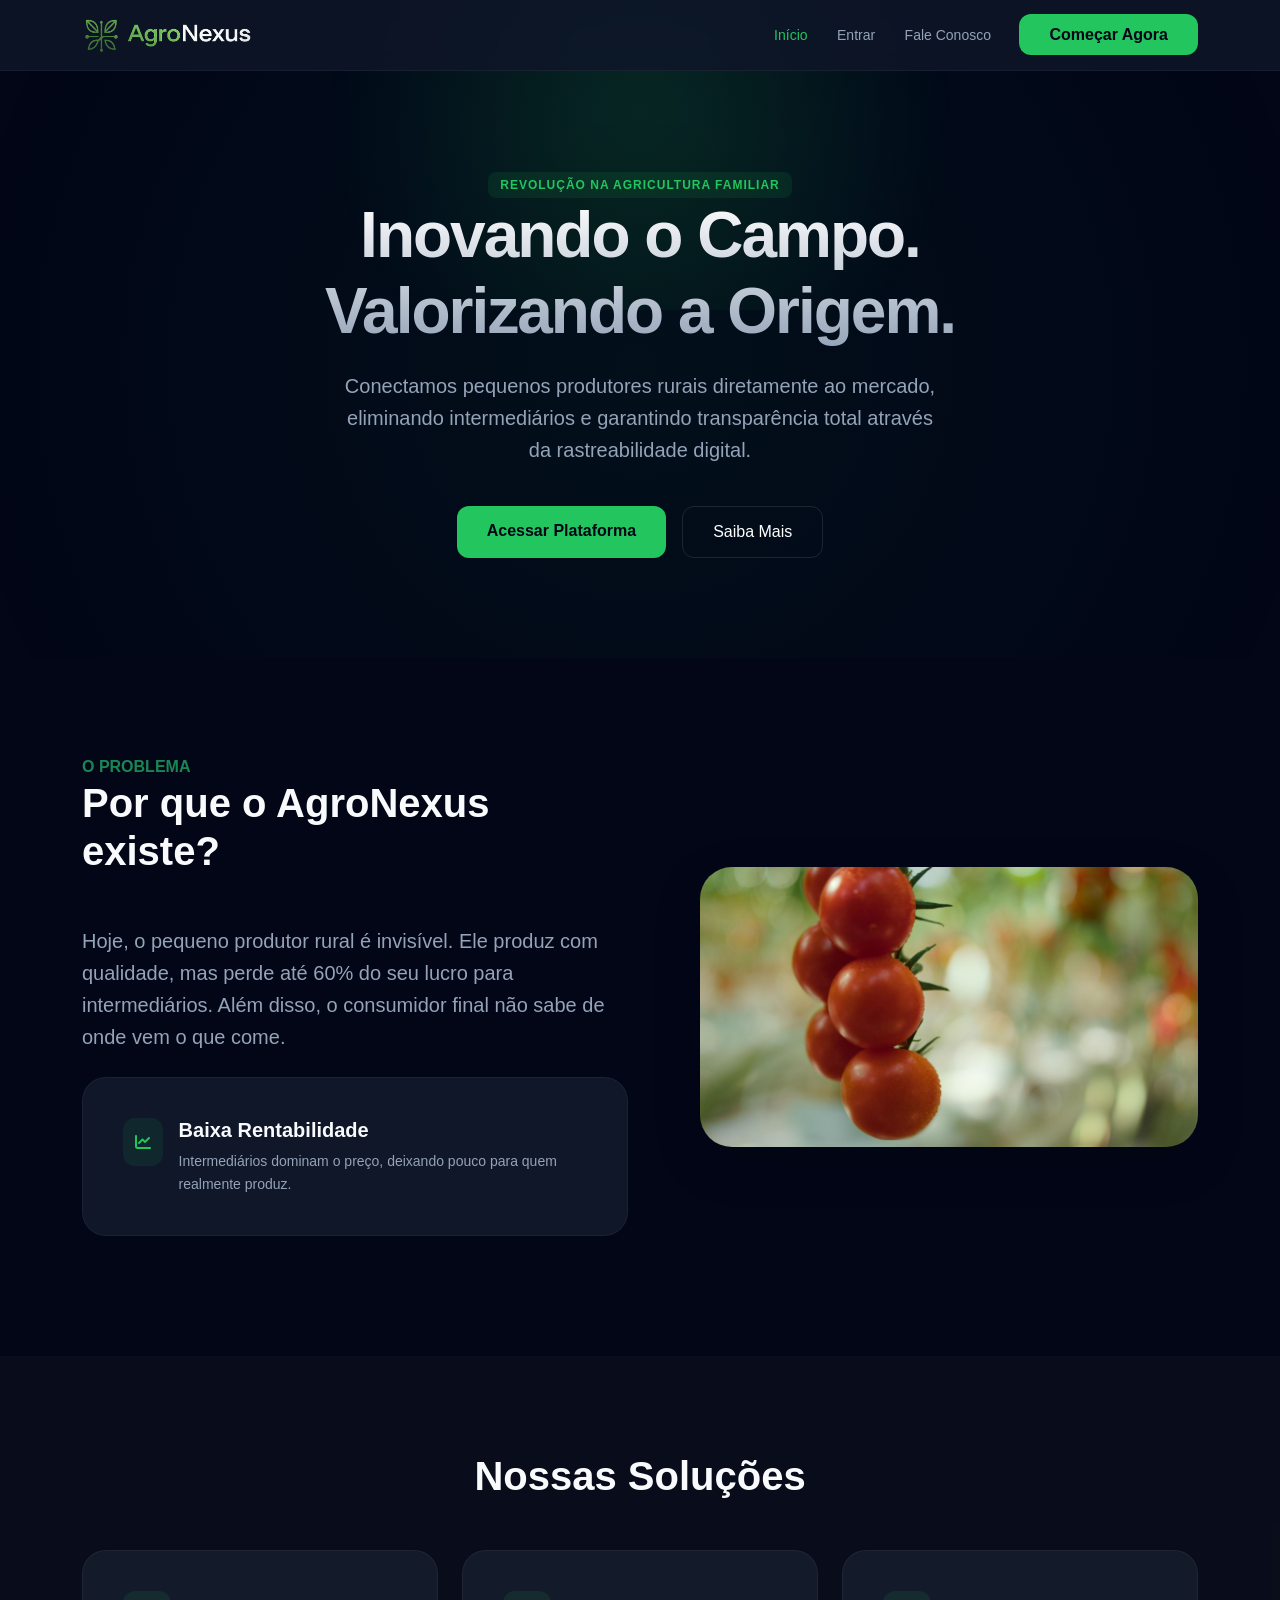
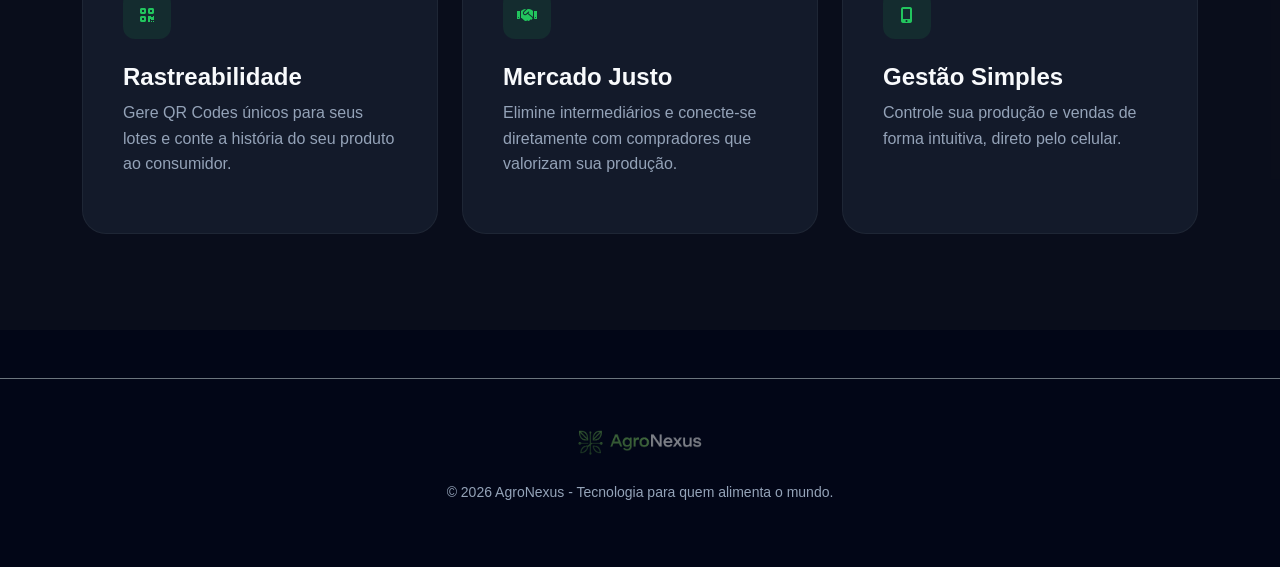
==== index.html @ 7950f929 "Projeto Fiap" ====
<!DOCTYPE html>
<html lang="pt-BR">
<head>
    <meta charset="UTF-8">
    <meta name="viewport" content="width=device-width, initial-scale=1.0">
    <title>AgroNexus | Conectando o Campo ao Futuro</title>
    <link href="https://cdn.jsdelivr.net/npm/bootstrap@5.3.6/dist/css/bootstrap.min.css" rel="stylesheet">
    <link rel="stylesheet" href="css/style.css">
    <link rel="stylesheet" href="https://cdnjs.cloudflare.com/ajax/libs/font-awesome/6.0.0/css/all.min.css">
</head>
<body>

    <div class="bg-glow"></div>

    <header class="header-modern">
        <div class="container d-flex justify-content-between align-items-center">
            <img src="./img/logo-agronexus.png.png" alt="Logo" style="height: 40px;">
            <nav>
                <a href="index.html" class="nav-link-custom active">Início</a>
                <a href="login.html" class="nav-link-custom">Entrar</a>
                <a href="contato.html" class="nav-link-custom">Fale Conosco</a>
                <a href="login.html" class="btn-primary-agro ms-4 text-decoration-none">Começar Agora</a>
            </nav>
        </div>
    </header>

    <main>
        <!-- Hero Section -->
        <section class="hero-section">
            <div class="container">
                <span class="badge-agro mb-3">Revolução na Agricultura Familiar</span>
                <h1 class="hero-title">Inovando o Campo.<br>Valorizando a Origem.</h1>
                <p class="hero-subtitle">Conectamos pequenos produtores rurais diretamente ao mercado, eliminando intermediários e garantindo transparência total através da rastreabilidade digital.</p>
                <div class="d-flex justify-content-center gap-3">
                    <a href="login.html" class="btn-primary-agro text-decoration-none">Acessar Plataforma</a>
                    <a href="#problema" class="btn-outline-agro text-decoration-none">Saiba Mais</a>
                </div>
            </div>
        </section>

        <!-- Contextualização do Problema -->
        <section id="problema" class="py-5">
            <div class="container py-5">
                <div class="row align-items-center">
                    <div class="col-lg-6">
                        <span class="text-success fw-bold">O PROBLEMA</span>
                        <h2 class="section-title">Por que o AgroNexus existe?</h2>
                        <p class="text-muted-custom fs-5 mb-4">Hoje, o pequeno produtor rural é invisível. Ele produz com qualidade, mas perde até 60% do seu lucro para intermediários. Além disso, o consumidor final não sabe de onde vem o que come.</p>
                        <div class="card-glass mb-4">
                            <div class="d-flex align-items-start">
                                <div class="card-icon me-3"><i class="fas fa-chart-line"></i></div>
                                <div>
                                    <h5 class="fw-bold">Baixa Rentabilidade</h5>
                                    <p class="text-muted-custom small mb-0">Intermediários dominam o preço, deixando pouco para quem realmente produz.</p>
                                </div>
                            </div>
                        </div>
                    </div>
                    <div class="col-lg-6">
                        <div class="ps-lg-5">
                            <img src="./img/tomate.jpg" alt="Agricultura" class="img-fluid rounded-5 shadow-lg">
                        </div>
                    </div>
                </div>
            </div>
        </section>

        <!-- Soluções -->
        <section class="py-5 bg-dark bg-opacity-25">
            <div class="container py-5">
                <div class="text-center mb-5">
                    <h2 class="section-title">Nossas Soluções</h2>
                </div>
                <div class="row g-4">
                    <div class="col-md-4">
                        <div class="card-glass">
                            <div class="card-icon"><i class="fas fa-qrcode"></i></div>
                            <h4 class="fw-bold">Rastreabilidade</h4>
                            <p class="text-muted-custom">Gere QR Codes únicos para seus lotes e conte a história do seu produto ao consumidor.</p>
                        </div>
                    </div>
                    <div class="col-md-4">
                        <div class="card-glass">
                            <div class="card-icon"><i class="fas fa-handshake"></i></div>
                            <h4 class="fw-bold">Mercado Justo</h4>
                            <p class="text-muted-custom">Elimine intermediários e conecte-se diretamente com compradores que valorizam sua produção.</p>
                        </div>
                    </div>
                    <div class="col-md-4">
                        <div class="card-glass">
                            <div class="card-icon"><i class="fas fa-mobile-alt"></i></div>
                            <h4 class="fw-bold">Gestão Simples</h4>
                            <p class="text-muted-custom">Controle sua produção e vendas de forma intuitiva, direto pelo celular.</p>
                        </div>
                    </div>
                </div>
            </div>
        </section>
    </main>

    <footer class="py-5 border-top border-secondary mt-5">
        <div class="container text-center">
            <img src="./img/logo-agronexus.png.png" alt="Logo" style="height: 30px;" class="mb-4 opacity-50">
            <p class="text-muted-custom small">© 2026 AgroNexus - Tecnologia para quem alimenta o mundo.</p>
        </div>
    </footer>

</body>
</html>
---- css/style.css ----
/* AgroNexus - Modern Clean Design (Fase 4) */

* {
    margin: 0;
    padding: 0;
    box-sizing: border-box;
}

body {
    background: #020617; /* Azul marinho quase preto ultra profundo */
    color: #f8fafc;
    font-family: 'Inter', -apple-system, BlinkMacSystemFont, 'Segoe UI', Roboto, sans-serif;
    line-height: 1.6;
}

/* Background Glow Effect */
.bg-glow {
    position: fixed;
    top: -10%;
    left: 50%;
    transform: translateX(-50%);
    width: 800px;
    height: 400px;
    background: radial-gradient(circle, rgba(34, 197, 94, 0.15) 0%, rgba(34, 197, 94, 0) 70%);
    z-index: -1;
    pointer-events: none;
}

/* Navbar Moderna */
.header-modern {
    background: rgba(15, 23, 42, 0.8);
    backdrop-filter: blur(12px);
    border-bottom: 1px solid rgba(255, 255, 255, 0.05);
    padding: 15px 0;
    position: sticky;
    top: 0;
    z-index: 1000;
}

.nav-link-custom {
    color: #94a3b8;
    text-decoration: none;
    font-weight: 500;
    margin-left: 25px;
    transition: 0.3s;
    font-size: 14px;
}

.nav-link-custom:hover, .nav-link-custom.active {
    color: #22c55e;
}

/* Hero Section */
.hero-section {
    padding: 100px 0;
    text-align: center;
    background: radial-gradient(circle at center, rgba(34, 197, 94, 0.05) 0%, transparent 100%);
}

.hero-title {
    font-size: 4rem;
    font-weight: 800;
    letter-spacing: -2px;
    margin-bottom: 20px;
    background: linear-gradient(180deg, #ffffff 0%, #94a3b8 100%);
    -webkit-background-clip: text;
    -webkit-text-fill-color: transparent;
}

.hero-subtitle {
    font-size: 1.25rem;
    color: #94a3b8;
    max-width: 600px;
    margin: 0 auto 40px;
}

/* Cards com Efeito de Vidro (Glassmorphism) */
.card-glass {
    background: rgba(30, 41, 59, 0.5);
    border: 1px solid rgba(255, 255, 255, 0.05);
    border-radius: 24px;
    padding: 40px;
    transition: all 0.4s cubic-bezier(0.4, 0, 0.2, 1);
    height: 100%;
}

.card-glass:hover {
    background: rgba(30, 41, 59, 0.8);
    border-color: rgba(34, 197, 94, 0.3);
    transform: translateY(-10px);
    box-shadow: 0 20px 40px rgba(0, 0, 0, 0.4);
}

.card-icon {
    width: 48px;
    height: 48px;
    background: rgba(34, 197, 94, 0.1);
    border-radius: 12px;
    display: flex;
    align-items: center;
    justify-content: center;
    margin-bottom: 24px;
    color: #22c55e;
}

/* Sidebar Layout */
.app-container {
    display: flex;
    min-height: 100vh;
}

.sidebar-modern {
    width: 280px;
    background: #020617;
    border-right: 1px solid rgba(255, 255, 255, 0.05);
    padding: 40px 20px;
    position: fixed;
    height: 100vh;
}

.main-content {
    margin-left: 280px;
    flex-grow: 1;
    padding: 60px;
}

/* Buttons */
.btn-primary-agro {
    background: #22c55e;
    color: #020617;
    border: none;
    padding: 12px 30px;
    border-radius: 12px;
    font-weight: 600;
    transition: 0.3s;
}

.btn-primary-agro:hover {
    background: #4ade80;
    box-shadow: 0 0 20px rgba(34, 197, 94, 0.4);
    transform: scale(1.02);
}

.btn-outline-agro {
    background: transparent;
    border: 1px solid rgba(255, 255, 255, 0.1);
    color: #ffffff;
    padding: 12px 30px;
    border-radius: 12px;
    transition: 0.3s;
}

.btn-outline-agro:hover {
    background: rgba(255, 255, 255, 0.05);
    border-color: #ffffff;
}

/* Form Inputs */
.input-modern {
    background: rgba(15, 23, 42, 0.6);
    border: 1px solid rgba(255, 255, 255, 0.1);
    border-radius: 12px;
    padding: 15px;
    color: #ffffff;
    transition: 0.3s;
}

.input-modern:focus {
    background: rgba(15, 23, 42, 0.8);
    border-color: #22c55e;
    box-shadow: 0 0 0 4px rgba(34, 197, 94, 0.1);
    outline: none;
    color: #ffffff;
}

/* Typography Utilities */
.text-gradient {
    background: linear-gradient(90deg, #22c55e 0%, #4ade80 100%);
    -webkit-background-clip: text;
    -webkit-text-fill-color: transparent;
}

.text-muted-custom {
    color: #94a3b8;
}

/* Custom Utilities */
.section-title {
    font-size: 2.5rem;
    font-weight: 700;
    margin-bottom: 50px;
}

.badge-agro {
    background: rgba(34, 197, 94, 0.1);
    color: #22c55e;
    padding: 6px 12px;
    border-radius: 8px;
    font-size: 12px;
    font-weight: 600;
    text-transform: uppercase;
    letter-spacing: 1px;
}
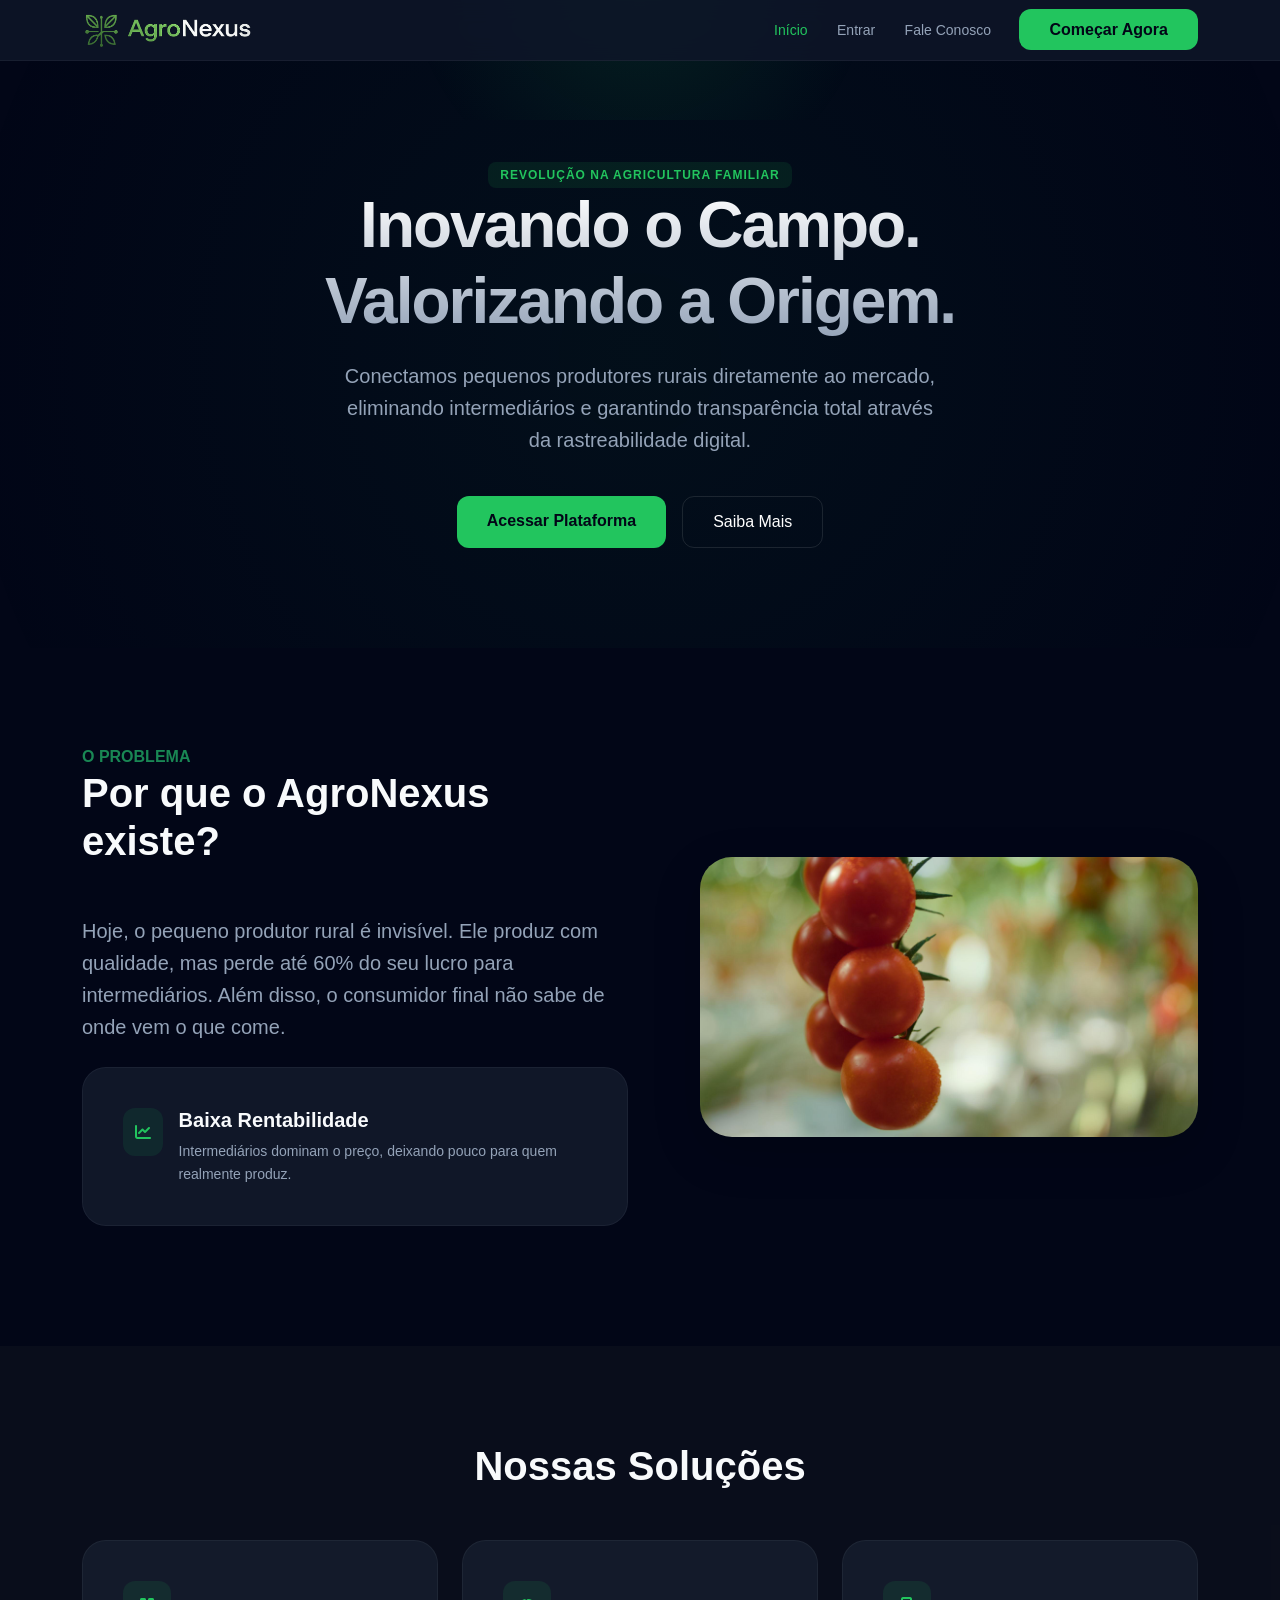
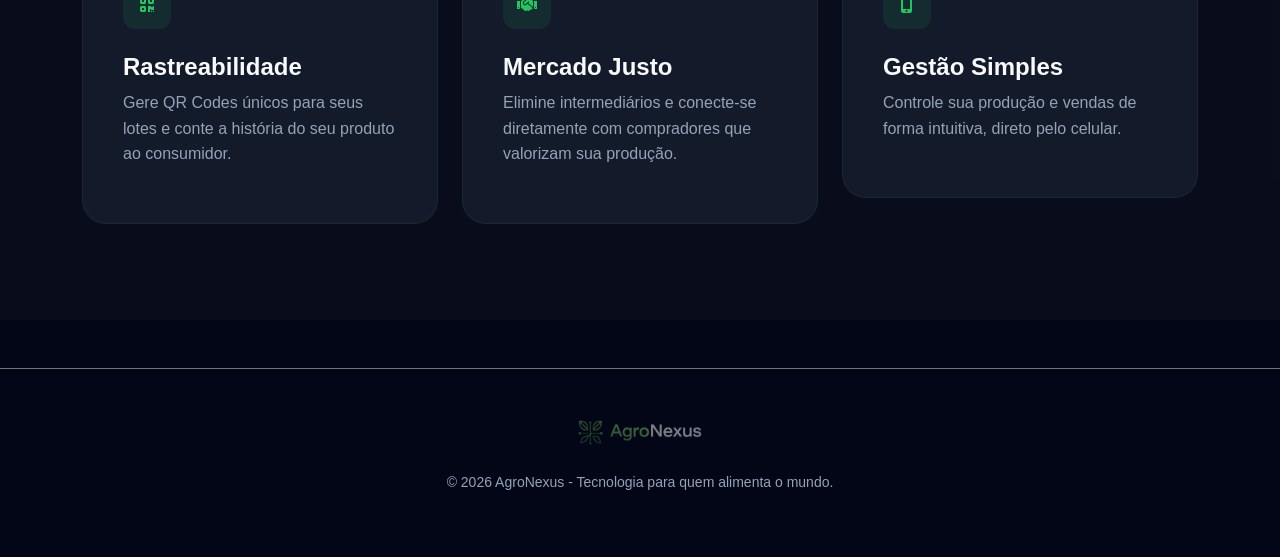
==== commit 32078ae8: "config" ====
--- a/index.html
+++ b/index.html
@@ -4,6 +4,7 @@
     <meta charset="UTF-8">
     <meta name="viewport" content="width=device-width, initial-scale=1.0">
     <title>AgroNexus | Conectando o Campo ao Futuro</title>
+    <script src="https://cdn.jsdelivr.net/npm/bootstrap@5.3.6/dist/js/bootstrap.bundle.min.js"></script>
     <link href="https://cdn.jsdelivr.net/npm/bootstrap@5.3.6/dist/css/bootstrap.min.css" rel="stylesheet">
     <link rel="stylesheet" href="css/style.css">
     <link rel="stylesheet" href="https://cdnjs.cloudflare.com/ajax/libs/font-awesome/6.0.0/css/all.min.css">
@@ -25,7 +26,6 @@
     </header>
 
     <main>
-        <!-- Hero Section -->
         <section class="hero-section">
             <div class="container">
                 <span class="badge-agro mb-3">Revolução na Agricultura Familiar</span>
@@ -38,7 +38,6 @@
             </div>
         </section>
 
-        <!-- Contextualização do Problema -->
         <section id="problema" class="py-5">
             <div class="container py-5">
                 <div class="row align-items-center">
@@ -65,7 +64,6 @@
             </div>
         </section>
 
-        <!-- Soluções -->
         <section class="py-5 bg-dark bg-opacity-25">
             <div class="container py-5">
                 <div class="text-center mb-5">
@@ -104,6 +102,6 @@
             <p class="text-muted-custom small">© 2026 AgroNexus - Tecnologia para quem alimenta o mundo.</p>
         </div>
     </footer>
-
+        <script src="./js/script.js"></script>
 </body>
 </html>
--- a/css/style.css
+++ b/css/style.css
@@ -1,5 +1,3 @@
-/* AgroNexus - Modern Clean Design (Fase 4) */
-
 * {
     margin: 0;
     padding: 0;
@@ -7,34 +5,40 @@
 }
 
 body {
-    background: #020617; /* Azul marinho quase preto ultra profundo */
+    background: #020617 !important;
     color: #f8fafc;
     font-family: 'Inter', -apple-system, BlinkMacSystemFont, 'Segoe UI', Roboto, sans-serif;
     line-height: 1.6;
 }
 
-/* Background Glow Effect */
 .bg-glow {
     position: fixed;
-    top: -10%;
+    top: -20%;
     left: 50%;
     transform: translateX(-50%);
-    width: 800px;
-    height: 400px;
-    background: radial-gradient(circle, rgba(34, 197, 94, 0.15) 0%, rgba(34, 197, 94, 0) 70%);
+    width: 600px;
+    height: 300px;
+    background: radial-gradient(circle, rgba(34, 197, 94, 0.12) 0%, rgba(34, 197, 94, 0) 70%);
     z-index: -1;
     pointer-events: none;
-}
-
-/* Navbar Moderna */
+    overflow: hidden;
+}
+
 .header-modern {
-    background: rgba(15, 23, 42, 0.8);
+    background: rgba(15, 23, 42, 0.8) !important;
     backdrop-filter: blur(12px);
     border-bottom: 1px solid rgba(255, 255, 255, 0.05);
-    padding: 15px 0;
+    padding: 10px 0 !important;
     position: sticky;
     top: 0;
     z-index: 1000;
+    height: auto !important;
+    min-height: unset !important;
+    max-height: 80px !important;
+}
+
+.navbar-collapse {
+    height: auto !important;
 }
 
 .nav-link-custom {
@@ -50,7 +54,6 @@
     color: #22c55e;
 }
 
-/* Hero Section */
 .hero-section {
     padding: 100px 0;
     text-align: center;
@@ -64,6 +67,7 @@
     margin-bottom: 20px;
     background: linear-gradient(180deg, #ffffff 0%, #94a3b8 100%);
     -webkit-background-clip: text;
+    background-clip: text;
     -webkit-text-fill-color: transparent;
 }
 
@@ -74,14 +78,13 @@
     margin: 0 auto 40px;
 }
 
-/* Cards com Efeito de Vidro (Glassmorphism) */
 .card-glass {
     background: rgba(30, 41, 59, 0.5);
     border: 1px solid rgba(255, 255, 255, 0.05);
     border-radius: 24px;
     padding: 40px;
     transition: all 0.4s cubic-bezier(0.4, 0, 0.2, 1);
-    height: 100%;
+    height: max-content !important;
 }
 
 .card-glass:hover {
@@ -103,7 +106,6 @@
     color: #22c55e;
 }
 
-/* Sidebar Layout */
 .app-container {
     display: flex;
     min-height: 100vh;
@@ -124,7 +126,6 @@
     padding: 60px;
 }
 
-/* Buttons */
 .btn-primary-agro {
     background: #22c55e;
     color: #020617;
@@ -155,7 +156,6 @@
     border-color: #ffffff;
 }
 
-/* Form Inputs */
 .input-modern {
     background: rgba(15, 23, 42, 0.6);
     border: 1px solid rgba(255, 255, 255, 0.1);
@@ -173,10 +173,10 @@
     color: #ffffff;
 }
 
-/* Typography Utilities */
 .text-gradient {
     background: linear-gradient(90deg, #22c55e 0%, #4ade80 100%);
     -webkit-background-clip: text;
+    background-clip: text;
     -webkit-text-fill-color: transparent;
 }
 
@@ -184,7 +184,6 @@
     color: #94a3b8;
 }
 
-/* Custom Utilities */
 .section-title {
     font-size: 2.5rem;
     font-weight: 700;
@@ -200,4 +199,4 @@
     font-weight: 600;
     text-transform: uppercase;
     letter-spacing: 1px;
-}
+}
